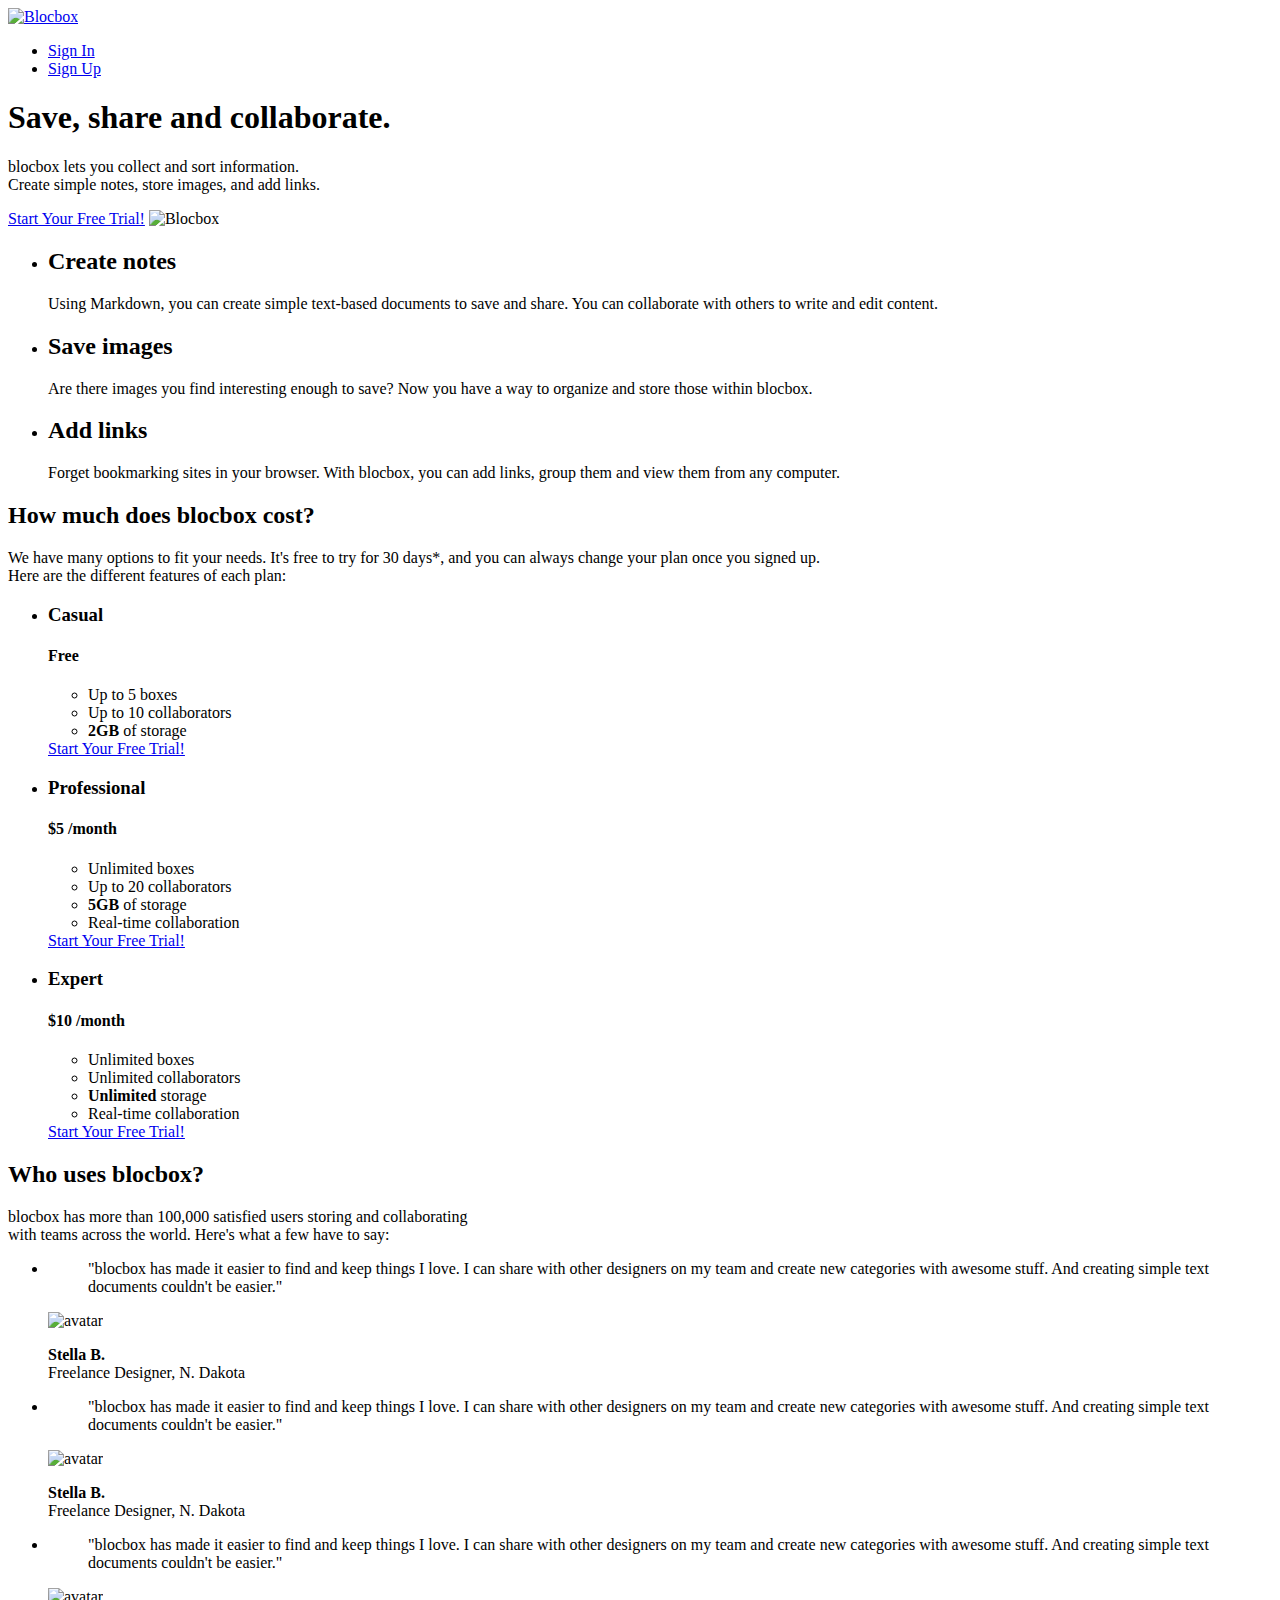
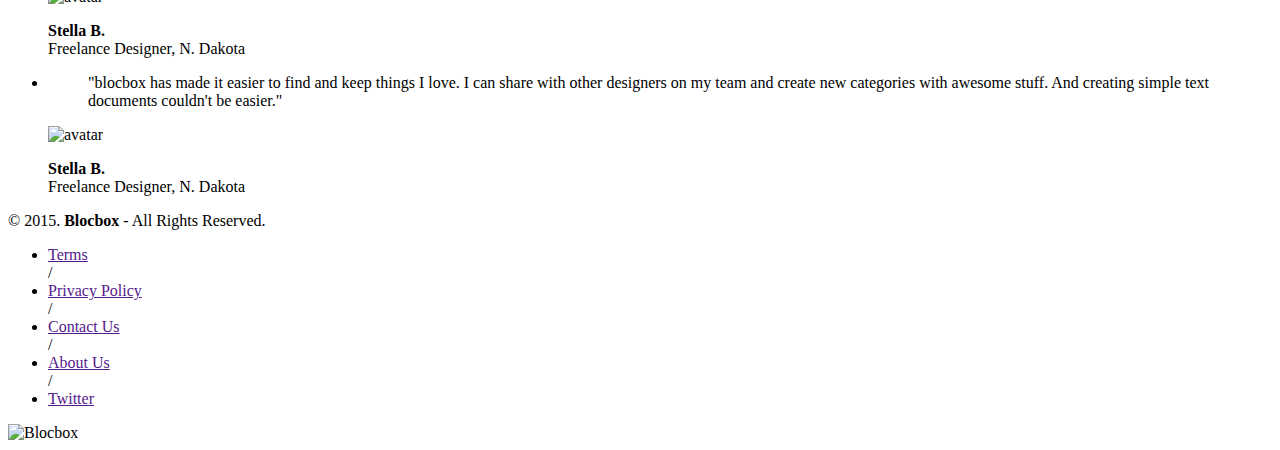
==== index.html @ 03ebdb95 "Checkpoint-28-completed" ====
<!DOCTYPE html>
<html lang="en-us">
<head>
  <meta http-equiv="X-UA-Compatible" content="IE=Edge">
  <meta name="viewport" content="width=device-width, initial-scale=1">
  <meta charset="UTF-8">
  <title>Save, share and collaborate | Blocbox</title>
 
  <!-- Google Fonts -->
  <link href='http://fonts.googleapis.com/css?family=Lato:300,400,700,300italic,400italic,700italic|Varela+Round' rel='stylesheet' type='text/css'>
</head>
<body>
	<!-- Hero -->
 <header>
   <nav class="container">
     <div class="one-half">
       <a href="index.html" class="site-logo"><img src="images/site-logo.png" alt="Blocbox" /></a>
     </div>
     <div class="one-half">
       <ul>
         <li><a href="signin.html">Sign In</a></li>
         <li class="btn-outline"><a href="signup.html">Sign Up</a></li>
       </ul>
     </div>
   </nav>
   <div class="container hero">
     <h1>Save, share and collaborate.</h1>
     <p>blocbox lets you collect and sort information.<br/>Create simple notes, store images, and add links.</p>
     <a href="signup.html" class="btn">Start Your Free Trial!</a>
     <img src="images/dashboard.png" alt="Blocbox" />
   </div>
 </header>
 <main role="main">
   <!-- Benefits -->
   <section class="benefits">
     <ul class="container">
       <li class="one-third">
         <h2>Create notes</h2>
         <p>Using Markdown, you can create simple text-based documents to save and share. You can collaborate with others to write and edit content.</p>
       </li>
       <li class="one-third">
         <h2>Save images</h2>
         <p>Are there images you find interesting enough to save? Now you have a way to organize and store those within blocbox.</p>
       </li>
       <li class="one-third">
         <h2>Add links</h2>
         <p>Forget bookmarking sites in your browser. With blocbox, you can add links, group them and view them from any computer.</p>
       </li>
     </ul>
   </section>
   <!-- Pricing -->
 <section class="pricing">
   <div class="container">
     <h2>How much does blocbox cost?</h2>
     <p>We have many options to fit your needs. It's free to try for 30 days*, and you can always change your plan once you signed up. <br/>Here are the different features of each plan:</p>
   </div>
   <ul class="container">
     <li class="one-third">
       <div class="box">
         <h3>Casual</h3>
         <h4>Free</h4>
         <ul>
           <li>Up to 5 boxes</li>
           <li>Up to 10 collaborators</li>
           <li><strong>2GB</strong> of storage</li>
         </ul>
         <a href="signup.html" class="btn">Start Your Free Trial!</a>
       </div>
     </li>
         <li class="one-third">
      <div class="box middle">
        <h3>Professional</h3>
        <h4><span>$</span>5 <span class="month">/month</span></h4>
        <ul>
          <li>Unlimited boxes</li>
          <li>Up to 20 collaborators</li>
          <li><strong>5GB</strong> of storage</li>
          <li>Real-time collaboration</li>
        </ul>
        <a href="signup.html" class="btn">Start Your Free Trial!</a>
      </div>
    </li>
    <li class="one-third">
      <div class="box">
        <h3>Expert</h3>
        <h4><span>$</span>10 <span class="month">/month</span></h4>
        <ul>
          <li>Unlimited boxes</li>
          <li>Unlimited collaborators</li>
          <li><strong>Unlimited</strong> storage</li>
          <li>Real-time collaboration</li>
        </ul>
        <a href="signup.html" class="btn">Start Your Free Trial!</a>
      </div>
    </li>
   </ul>
 </section>
 <!-- Testimonials -->
 <section class="testimonials">
   <div class="container">
     <h2>Who uses blocbox?</h2>
     <p>blocbox has more than 100,000 satisfied users storing and collaborating<br/> with teams across the world. Here's what a few have to say:</p>
   </div>
   <ul class="container">
     <li class="one-fourth">
       <blockquote>"blocbox has made it easier to find and keep things I love. I can share with other designers on my team and create new categories with awesome stuff. And creating simple text documents couldn't be easier."
       </blockquote>
       <img src="https://s3.amazonaws.com/uifaces/faces/twitter/jsa/128.jpg" alt="avatar">
       <p class="name"><strong>Stella B.</strong><br/>Freelance Designer, N. Dakota</p>
     </li>  
     <li class="one-fourth">
    <blockquote>"blocbox has made it easier to find and keep things I love. I can share with other designers on my team and create new categories with awesome stuff. And creating simple text documents couldn't be easier."
    </blockquote>
    <img src="https://s3.amazonaws.com/uifaces/faces/twitter/jsa/128.jpg" alt="avatar">
    <p class="name"><strong>Stella B.</strong><br/>Freelance Designer, N. Dakota</p>
  </li>
  <li class="one-fourth">
    <blockquote>"blocbox has made it easier to find and keep things I love. I can share with other designers on my team and create new categories with awesome stuff. And creating simple text documents couldn't be easier."
    </blockquote>
    <img src="https://s3.amazonaws.com/uifaces/faces/twitter/jsa/128.jpg" alt="avatar">
    <p class="name"><strong>Stella B.</strong><br/>Freelance Designer, N. Dakota</p>
  </li>
  <li class="one-fourth">
    <blockquote>"blocbox has made it easier to find and keep things I love. I can share with other designers on my team and create new categories with awesome stuff. And creating simple text documents couldn't be easier."
    </blockquote>
    <img src="https://s3.amazonaws.com/uifaces/faces/twitter/jsa/128.jpg" alt="avatar">
    <p class="name"><strong>Stella B.</strong><br/>Freelance Designer, N. Dakota</p>
  </li>    
  </ul>
 </section>
 </main>
 
 <!-- Footer -->
 <footer>
   <div class="container footer-nav-block">
       <div class="left-footer-block one-third">
         <p class="copyright-block">&copy; 2015. <strong>Blocbox</strong> - All Rights Reserved.</p>
       </div>
       <nav class="link-block middle-footer-block one-third">
         <ul>
           <li><a href="">Terms</a></li> /
           <li><a href="">Privacy Policy</a></li> /
           <li><a href="">Contact Us</a></li> /
           <li><a href="">About Us</a></li> /
           <li><a href="">Twitter</a></li>
         </ul>
       </nav>
       <div class="right-footer-block one-third">
         <img class="logo" src="images/site-logo.png" alt="Blocbox" />
       </div>
   </div>
 </footer>
 
</body>
</html>
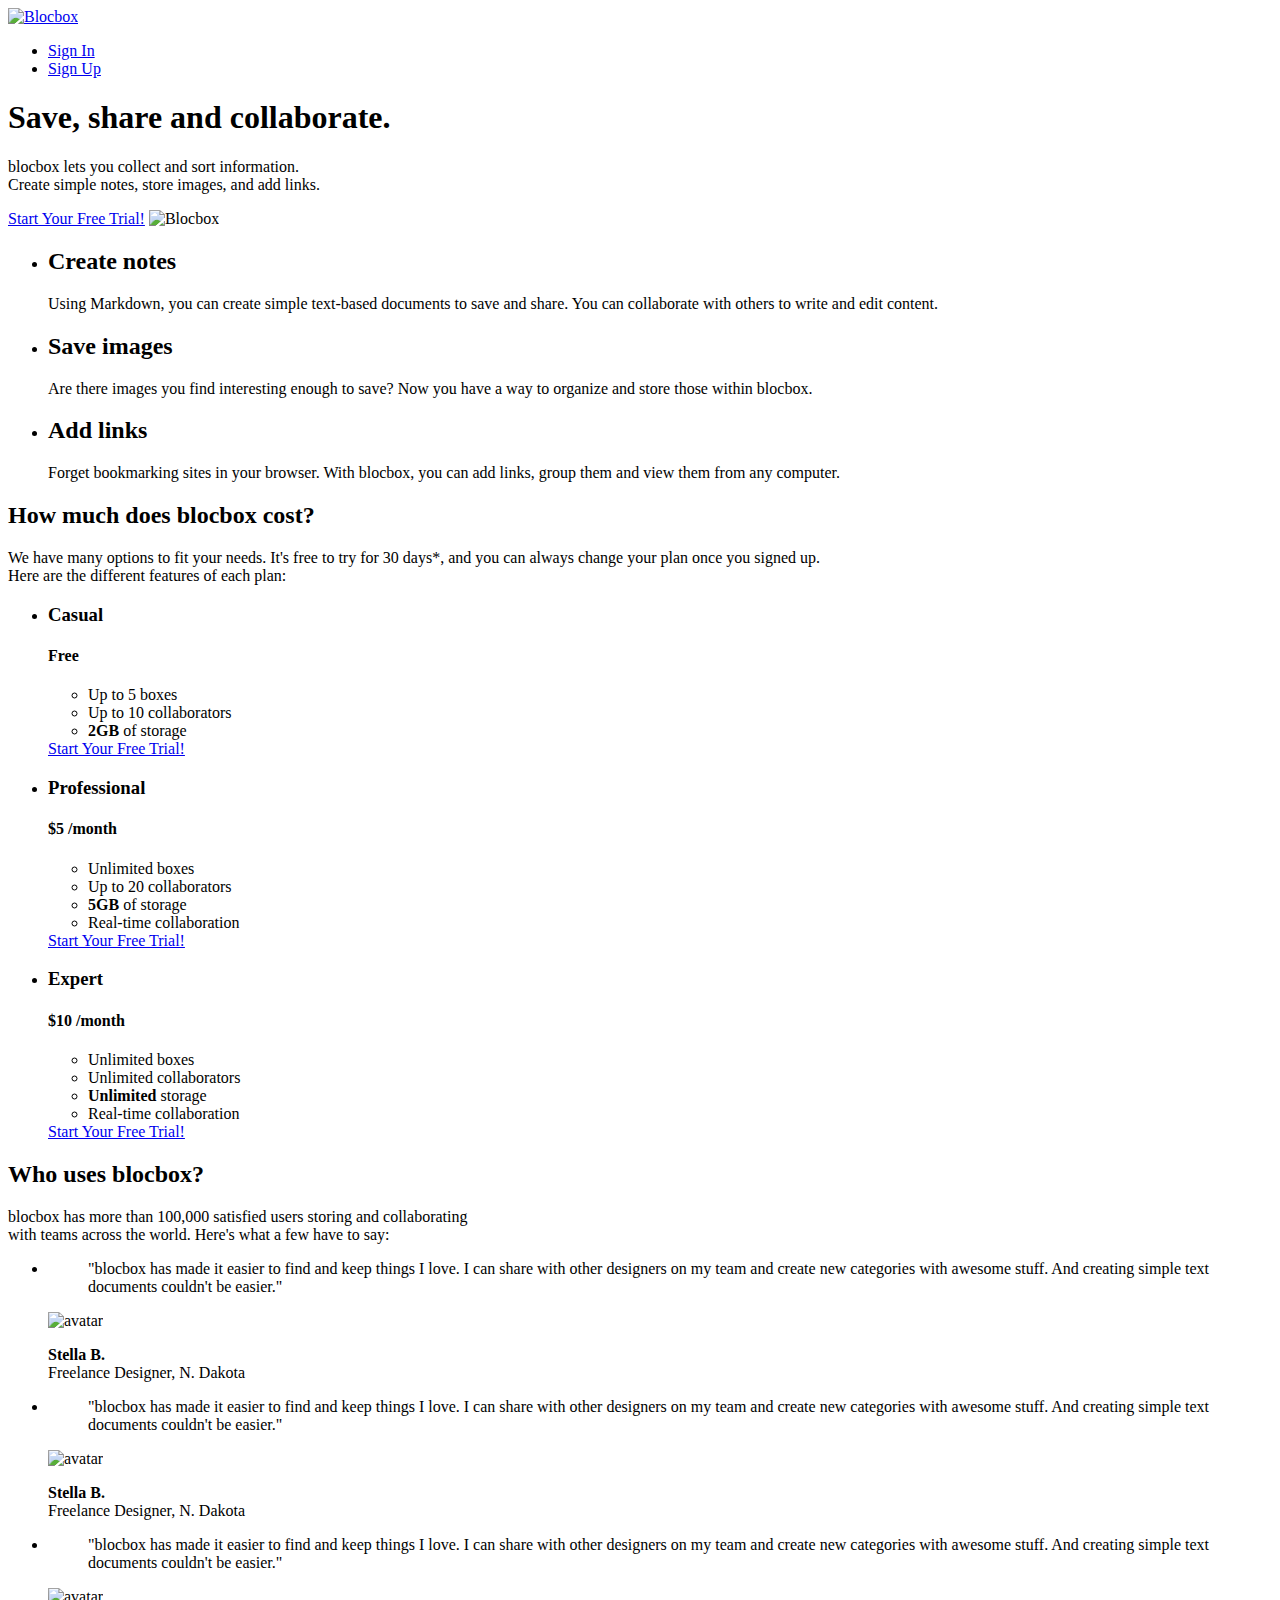
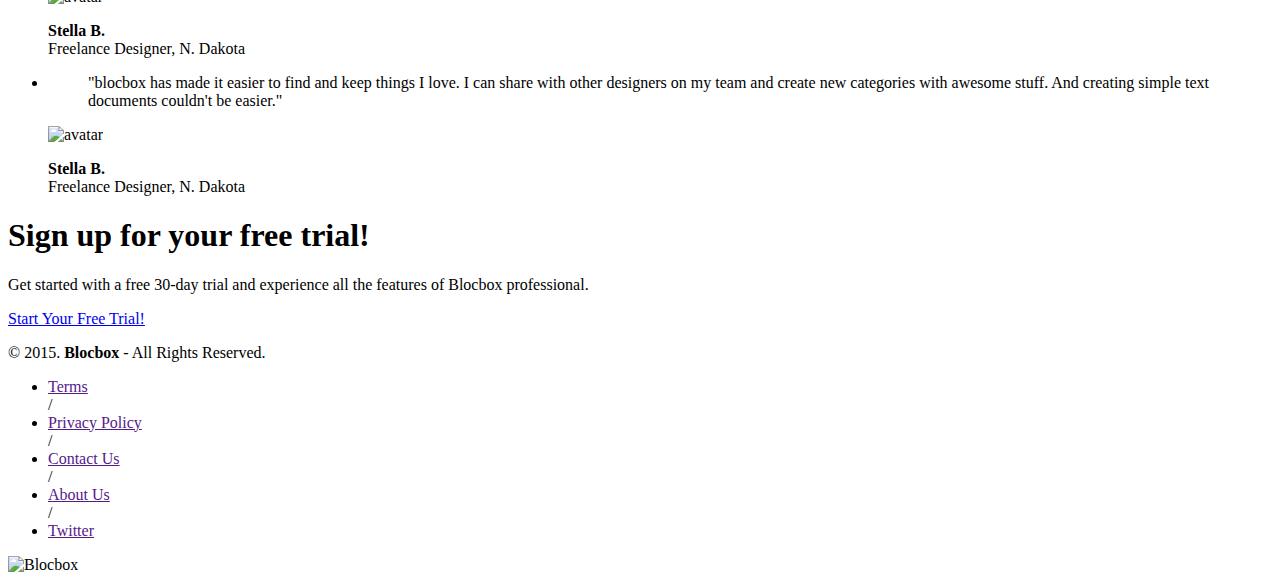
==== commit f60fe6de: "Assignment-28-completed" ====
--- a/index.html
+++ b/index.html
@@ -128,6 +128,13 @@
   </li>    
   </ul>
  </section>
+ <section>
+    <div class="container">
+        <h1>Sign up for your free trial!</h1>
+        <p>Get started with a free 30-day trial and experience all the features of Blocbox professional.</p>
+        <a href="signup.html" class="btn">Start Your Free Trial!</a>
+    </div>
+ </section>
  </main>
  
  <!-- Footer -->
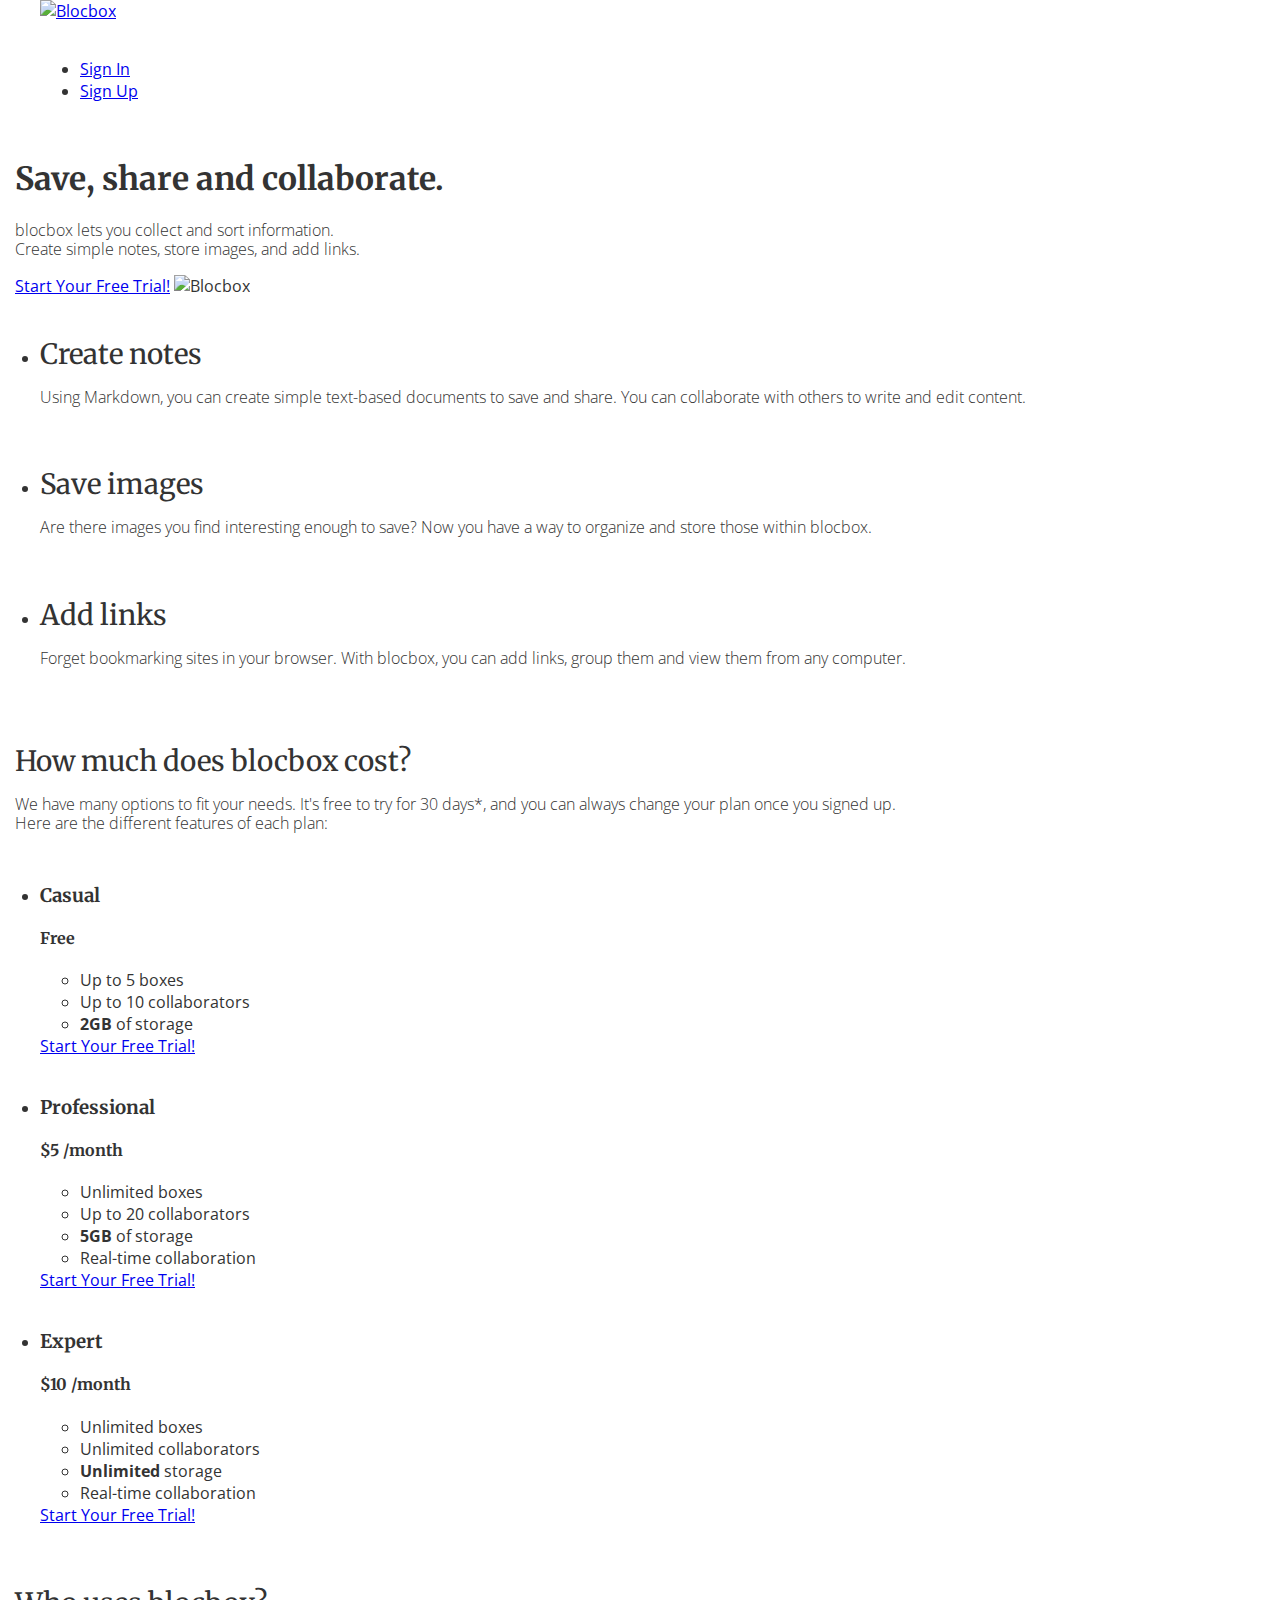
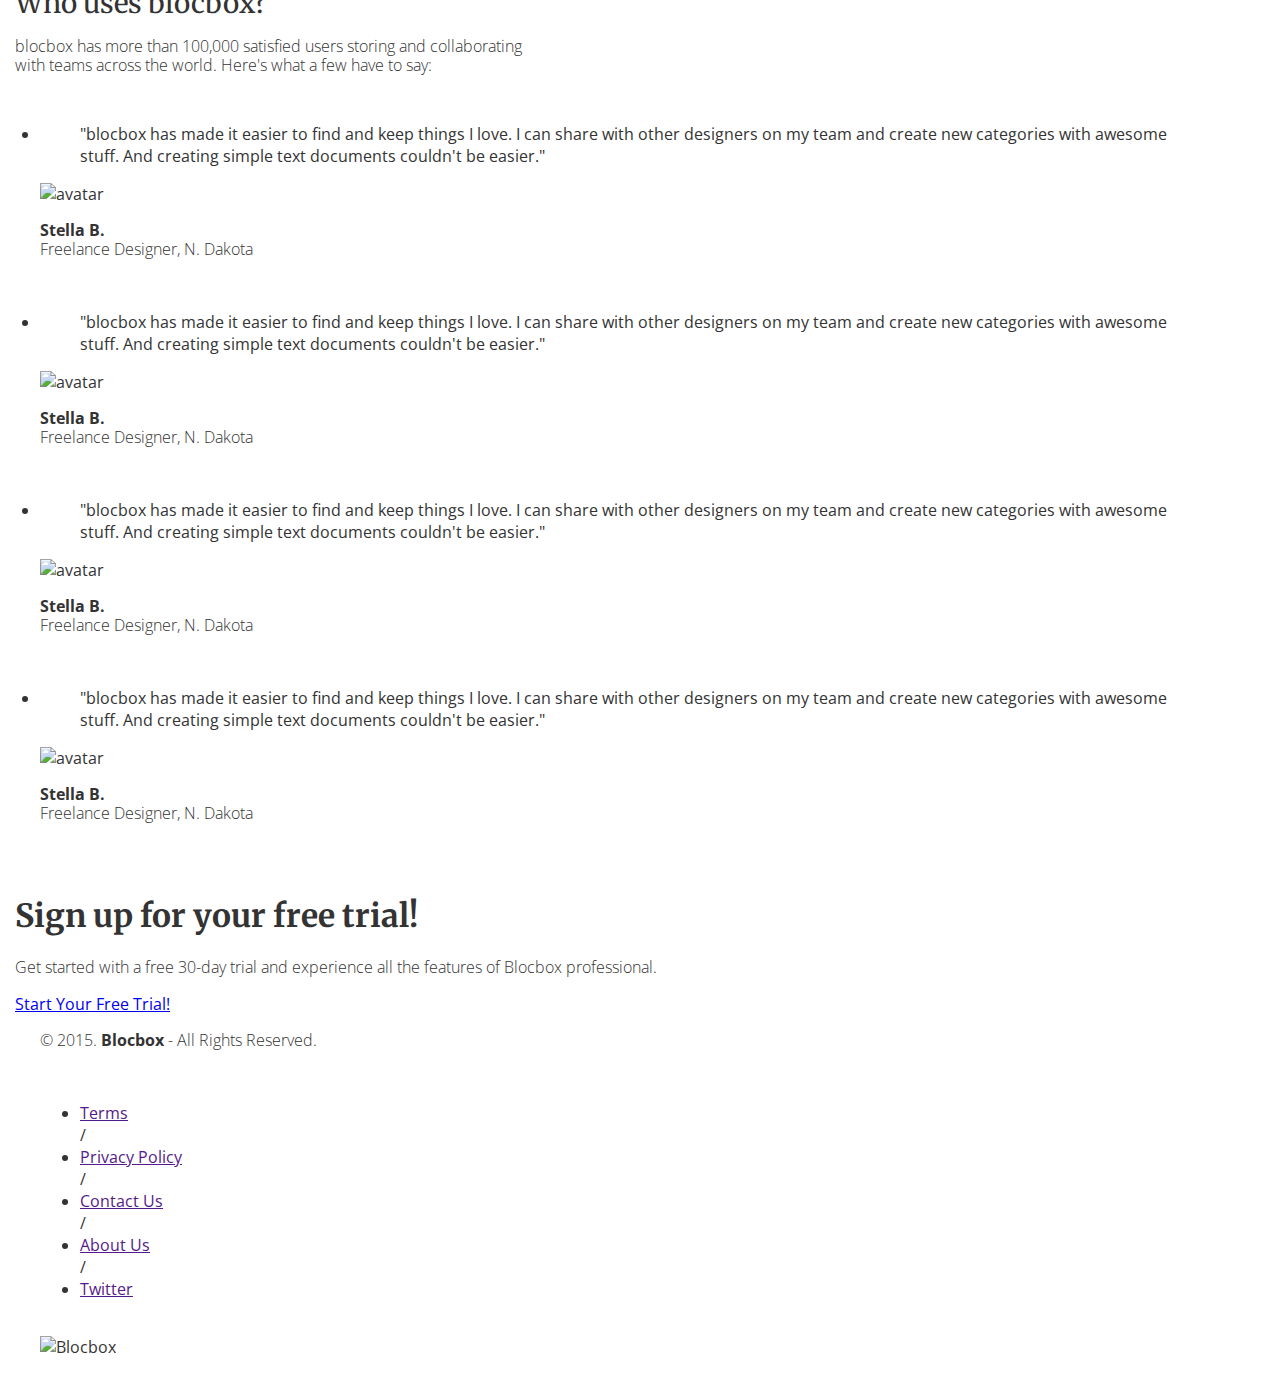
==== commit ced0d91a: "Checkpoint-29-completed" ====
--- a/index.html
+++ b/index.html
@@ -7,7 +7,13 @@
   <title>Save, share and collaborate | Blocbox</title>
  
   <!-- Google Fonts -->
-  <link href='http://fonts.googleapis.com/css?family=Lato:300,400,700,300italic,400italic,700italic|Varela+Round' rel='stylesheet' type='text/css'>
+  <link href='https://fonts.googleapis.com/css?family=Open+Sans:400,400italic,300,300italic,600,600italic,700,700italic|Merriweather' rel='stylesheet' type='text/css'>
+
+  <!-- CSS -->
+ <link rel="stylesheet" href="css/normalize.css">
+ <link rel="stylesheet" href="css/style.css">
+ <link rel="stylesheet" href="css/font-awesome.css">
+ 
 </head>
 <body>
 	<!-- Hero -->
--- a/css/style.css
+++ b/css/style.css
@@ -0,0 +1,43 @@
+html, body{
+   overflow-x: hidden;
+ }
+ body {
+   font-family: "Open Sans", Helvetica, Arial, sans-serif;
+   color:#333333;
+ }
+ h1, h2, h3, h4, h5, h6 {
+   font-family: "Merriweather", Helvetica, Arial, sans-serif;
+ }
+ h2 {
+   font-size:28px;
+   font-weight: normal;
+   margin-bottom: 5px;
+ }
+ p {
+   font-size:16px;
+   line-height: 19px;
+   font-weight: 100;
+ }
+ /* GRID */
+ .container {
+   margin-right: auto;
+   margin-left: auto;
+   padding-left: 15px;
+   padding-right: 15px;
+   position: relative;
+ }
+ .container:before,
+ .container:after {
+   content: " ";
+   display: table;
+ }
+ .container:after {
+   clear: both;
+ }
+ .one-half, .one-third, .one-fourth {
+   width:96%;
+   float:left;
+   position:relative;
+   min-height: 1px;
+   margin:0 2% 20px;
+ }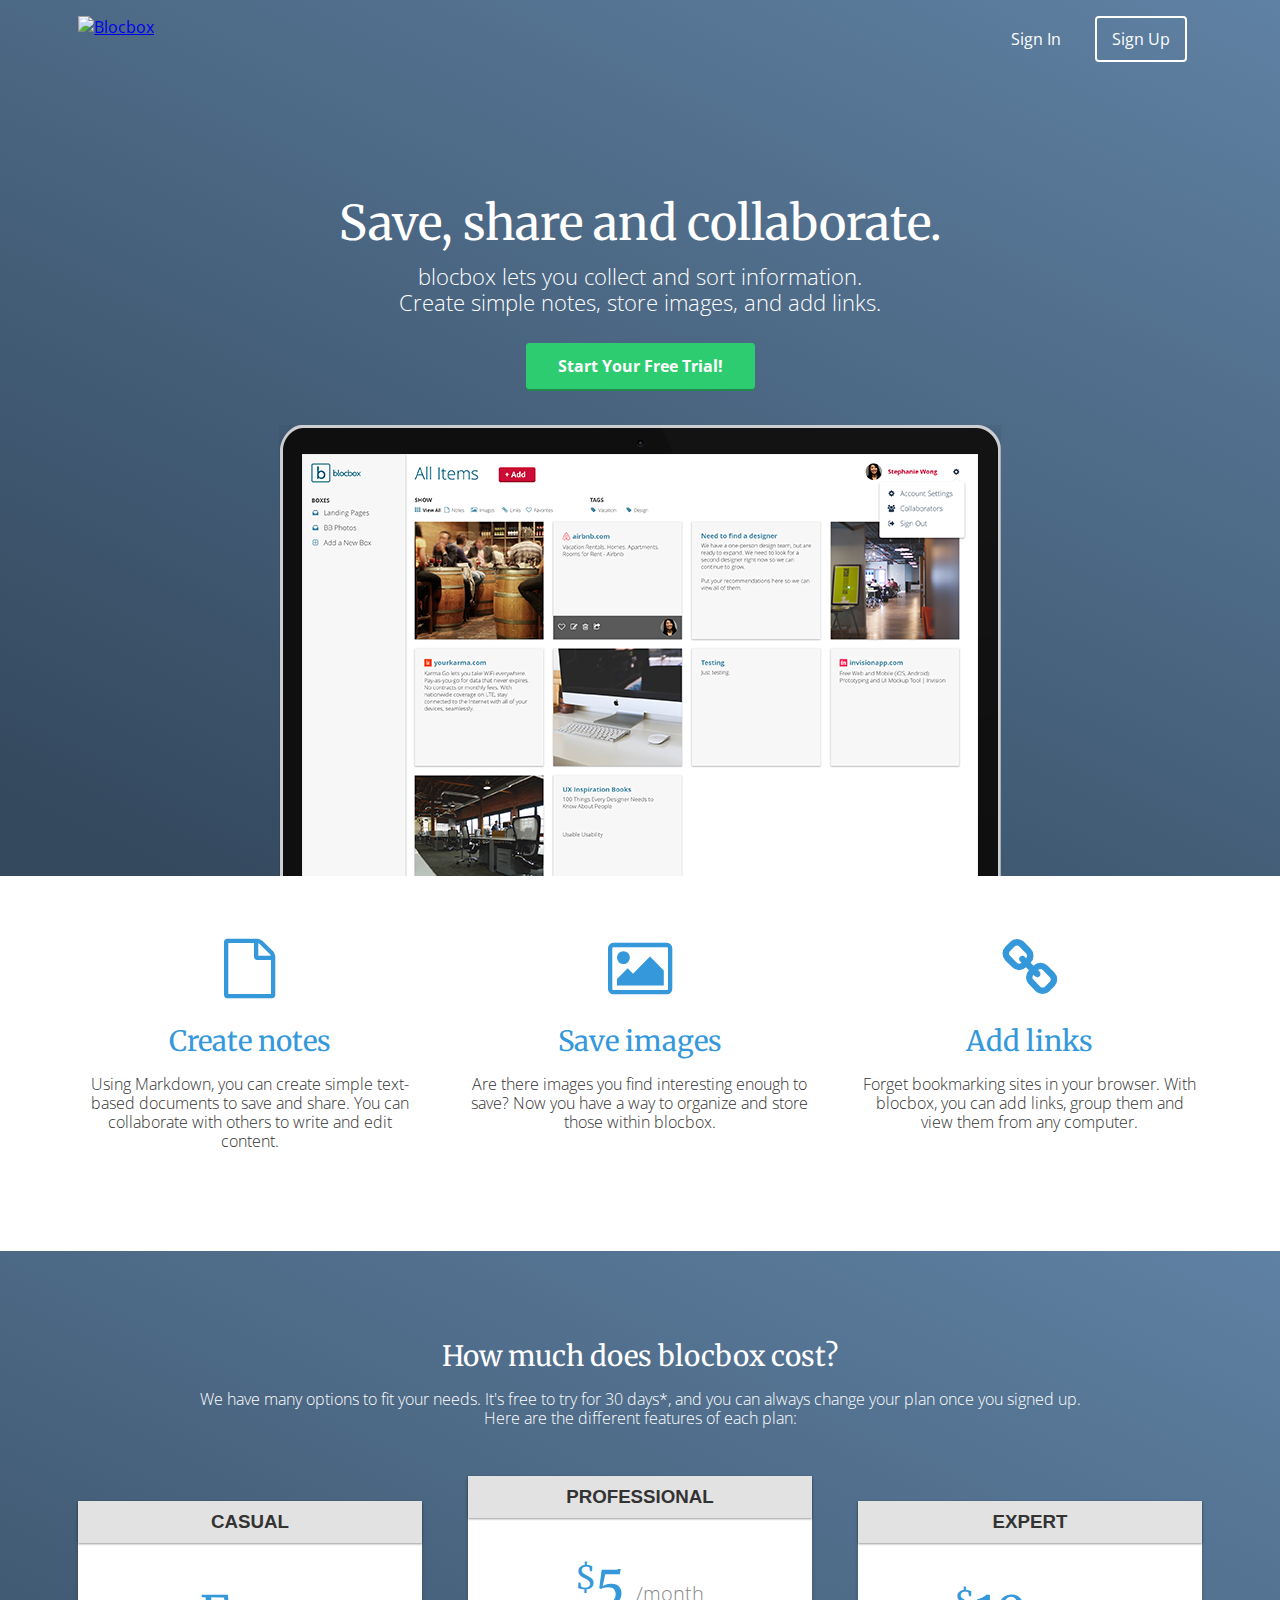
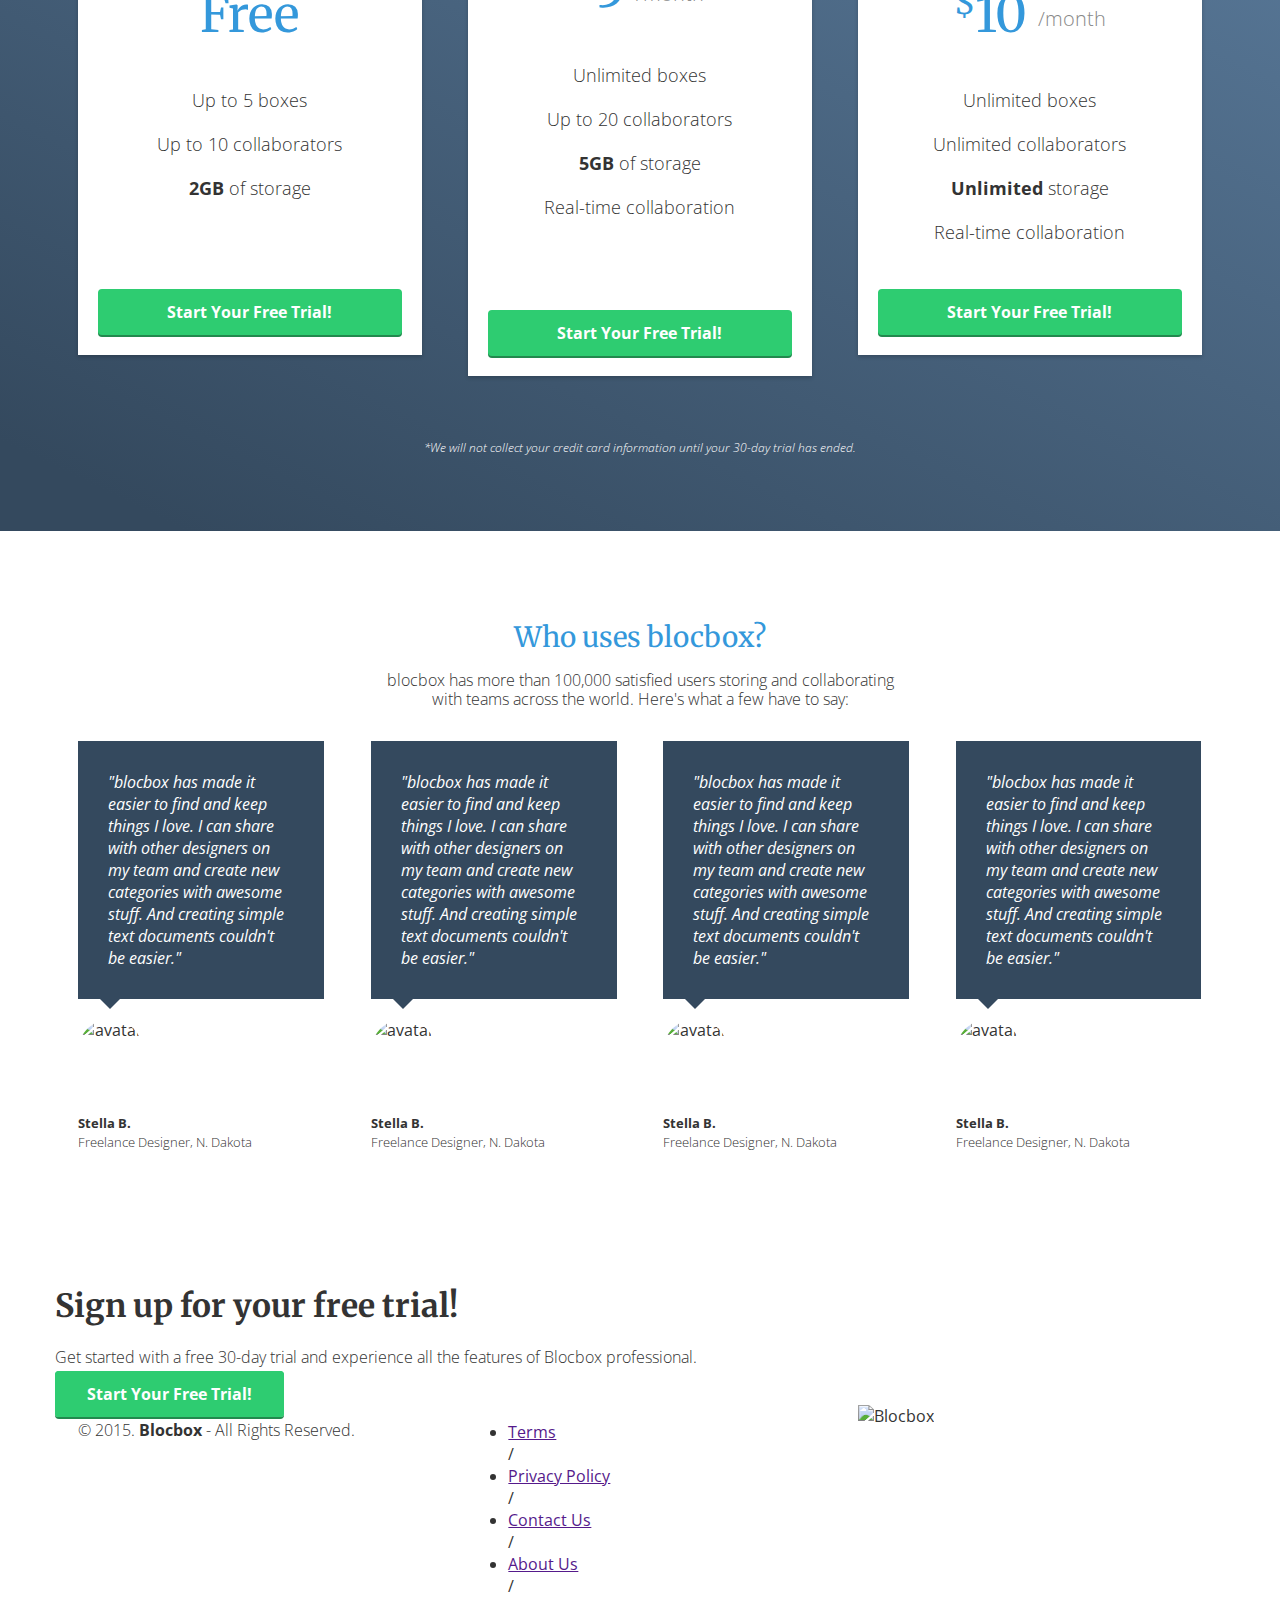
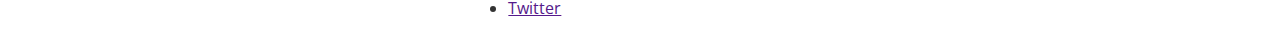
==== commit cd2090ae: "Checkpoint-31-completed" ====
--- a/index.html
+++ b/index.html
@@ -13,7 +13,8 @@
  <link rel="stylesheet" href="css/normalize.css">
  <link rel="stylesheet" href="css/style.css">
  <link rel="stylesheet" href="css/font-awesome.css">
- 
+ <link rel="stylesheet" href="css/animate.css">
+
 </head>
 <body>
 	<!-- Hero -->
@@ -30,7 +31,7 @@
      </div>
    </nav>
    <div class="container hero">
-     <h1>Save, share and collaborate.</h1>
+     <h1 class="animated fadeIn">Save, share and collaborate.</h1>
      <p>blocbox lets you collect and sort information.<br/>Create simple notes, store images, and add links.</p>
      <a href="signup.html" class="btn">Start Your Free Trial!</a>
      <img src="images/dashboard.png" alt="Blocbox" />
@@ -41,14 +42,17 @@
    <section class="benefits">
      <ul class="container">
        <li class="one-third">
+         <i class="fa fa-file-o"></i>
          <h2>Create notes</h2>
          <p>Using Markdown, you can create simple text-based documents to save and share. You can collaborate with others to write and edit content.</p>
        </li>
        <li class="one-third">
+         <i class="fa fa-picture-o"></i>
          <h2>Save images</h2>
          <p>Are there images you find interesting enough to save? Now you have a way to organize and store those within blocbox.</p>
        </li>
        <li class="one-third">
+         <i class="fa fa-link"></i>
          <h2>Add links</h2>
          <p>Forget bookmarking sites in your browser. With blocbox, you can add links, group them and view them from any computer.</p>
        </li>
@@ -100,6 +104,9 @@
       </div>
     </li>
    </ul>
+   <div class="container">
+   <p class="small">*We will not collect your credit card information until your 30-day trial has ended.</p>
+ </div>
  </section>
  <!-- Testimonials -->
  <section class="testimonials">
--- a/css/style.css
+++ b/css/style.css
@@ -40,4 +40,266 @@
    position:relative;
    min-height: 1px;
    margin:0 2% 20px;
+ }
+
+ @media (min-width: 768px) {
+   .container {
+     width: 750px;
+   }
+ }
+ @media (min-width: 992px) {
+   .container {
+     width: 970px;
+   }
+   .one-half {
+     width:46%;
+   }
+   .one-third {
+     width:29.33333%;
+   }
+   .one-fourth {
+     width:21%;
+   }
+ }
+ @media (min-width: 1200px) {
+   .container {
+     width: 1170px;
+   }
+ }
+ @media (min-width:3000px) {
+   .hero p {
+      font-size:40px;
+   }
+   .hero h1 {
+      font-size:200px;
+   }
+   .hero h2 {
+      font-size:176px;
+   }
+ }
+
+ /* HEADER */
+ header {
+   color:#FFFFFF;
+   background: #34495E;
+   background-image: linear-gradient(206deg, #5F81A3 0%, #34495E 94%);
+ }
+ header nav {
+   padding:1em 0;
+ }
+ header nav ul {
+   display:inline;
+   text-align: right;
+   float:right;
+   margin:0;
+ }
+ header nav ul > li {
+   list-style-type: none;
+   display: inline-block;
+   margin:0 15px;
+ }
+ header nav ul > li.btn-outline {
+   padding:10px 15px;
+   border:2px solid #FFFFFF;
+   border-radius: 4px;
+ }
+ header nav ul > li.btn-outline:hover {
+   background:#FFFFFF;
+ }
+ header nav ul > li > a {
+   color:#FFFFFF;
+   text-decoration: none;
+ }
+ header nav ul > li.btn-outline:hover > a {
+   color:#34495E;
+ }
+
+ header .hero {
+   text-align: center;
+   display:block;
+   position: relative;
+ }
+ header .hero h1 {
+   font-size:48px;
+   font-weight: normal;
+   margin:95px 0 0;
+ }
+ header .hero p {
+   font-size: 22px;
+   line-height: 26px;
+   font-weight: 100;
+   margin:10px 0 40px;
+ }
+ header .hero img {
+   display: block;
+   margin:3em auto 0;
+ }
+
+ /* BUTTONS */
+ .btn {
+   border-radius: 4px;
+   color:#FFFFFF;
+   font-weight: 700;
+   text-decoration: none;
+   padding:10px 30px;
+   background: #2ECC71;
+   border: 2px solid #2ECC71;
+   box-shadow: 0px 2px 0px 0px #22894E;
+ }
+ .btn:hover {
+   color:#5F81A3;
+   background:#FFFFFF;
+   border:2px solid #cccccc;
+   box-shadow: 0px 2px 0px 0px #999999;
+}
+
+/* BENEFITS */
+ .benefits {
+   text-align: center;
+   display:block;
+   position:relative;
+ }
+ .benefits ul {
+   margin: 0 auto;
+   padding:4em 0;
+ }
+ .benefits ul li {
+   list-style-type: none;
+   display: inline-block;
+ }
+ .benefits i {
+   color:#3498DB;
+   font-size:60px;
+   margin:0;
+   vertical-align: middle;
+ }
+ .benefits h2 {
+   color:#3498DB;
+ }
+ /* PRICING */
+ .pricing {
+   background: #34495E url("../images/background.png") top center no-repeat;
+   background: url("../images/background.png") top center no-repeat, linear-gradient(206deg, #5F81A3 0%, #34495E 94%);
+   background-size:cover;
+   text-align: center;
+   padding:4em 0;
+ }
+ .pricing h2, .pricing p {
+   color:#FFFFFF;
+ }
+ .pricing ul {
+   margin:0 auto;
+   padding:2em 0;
+ }
+ .pricing ul li {
+   list-style-type: none;
+ }
+
+ .box {
+   padding:0 15px 15px;
+   background: #FFFFFF;
+   box-shadow: 0px 2px 4px 0px rgba(0,0,0,0.20);
+   min-height: 439px;
+   position: relative;
+   margin-top: 25px;
+ }
+ .box.middle {
+   min-height: 485px;
+   margin-top:0px;
+ }
+ .box h3 {
+   font-family: "Lato", Helvetica, Arial, sans-serif;
+   font-weight: 600;
+   text-transform: uppercase;
+   background: #E2E2E2;
+   box-shadow: 0px 1px 2px 0px rgba(0,0,0,0.40);
+   left:0;
+   right:0;
+   top:0;
+   text-align: center;
+   margin:0 -15px 40px;
+   padding:10px 0;
+ }
+ .box h4 {
+   font-size:50px;
+   font-weight: normal;
+   margin:40px 0 10px;
+   color:#3498DB;
+ }
+ .box h4 span {
+   font-size:32px;
+   vertical-align: top;
+ }
+ .box h4 span.month {
+   font-family: "Open Sans", Helvetica, Arial, sans-serif;
+   font-weight: 100;
+   color:#888888;
+   font-size:20px;
+   vertical-align: middle;
+ }
+ .box ul li {
+   font-size:18px;
+   margin-bottom:20px;
+   font-weight: 100;
+ }
+ .box .btn {
+   position:absolute;
+   bottom:20px;
+   left:20px;
+   right:20px;
+ }
+ .small {
+   font-size: 12px;
+   color: #FEFEFE;
+   line-height: 15px;
+   font-style:italic;
+ }
+ /* TESTIMONIALS */
+ .testimonials {
+   padding:4em 0;
+   text-align: center;
+ }
+ .testimonials h2 {
+   color:#3498DB;
+ }
+ .testimonials ul li {
+   list-style-type: none;
+ }
+ .testimonials blockquote {
+   color:#FFFFFF;
+   text-align: left;
+   font-style: italic;
+   background:#34495E;
+   position: relative;
+   padding:30px;
+   width:auto;
+   margin:0;
+ }
+ .testimonials blockquote:after {
+   top: 100%;
+   left: 13%;
+   border: solid transparent;
+   content: " ";
+   height: 0;
+   width: 0;
+   position: absolute;
+   pointer-events: none;
+   border-top-color: #34495E;
+   border-width: 10px;
+   margin-left: -10px;
+ }
+ .testimonials img {
+   height: 65px;
+   width: 65px;
+   border-radius:50%;
+   float: left;
+   display: inline-block;
+   margin:20px 10px 0 0;
+ }
+ .testimonials p.name {
+   float: left;
+   display: inline-block;
+   text-align: left;
+   font-size:13px;
+   margin-top: 30px;
  }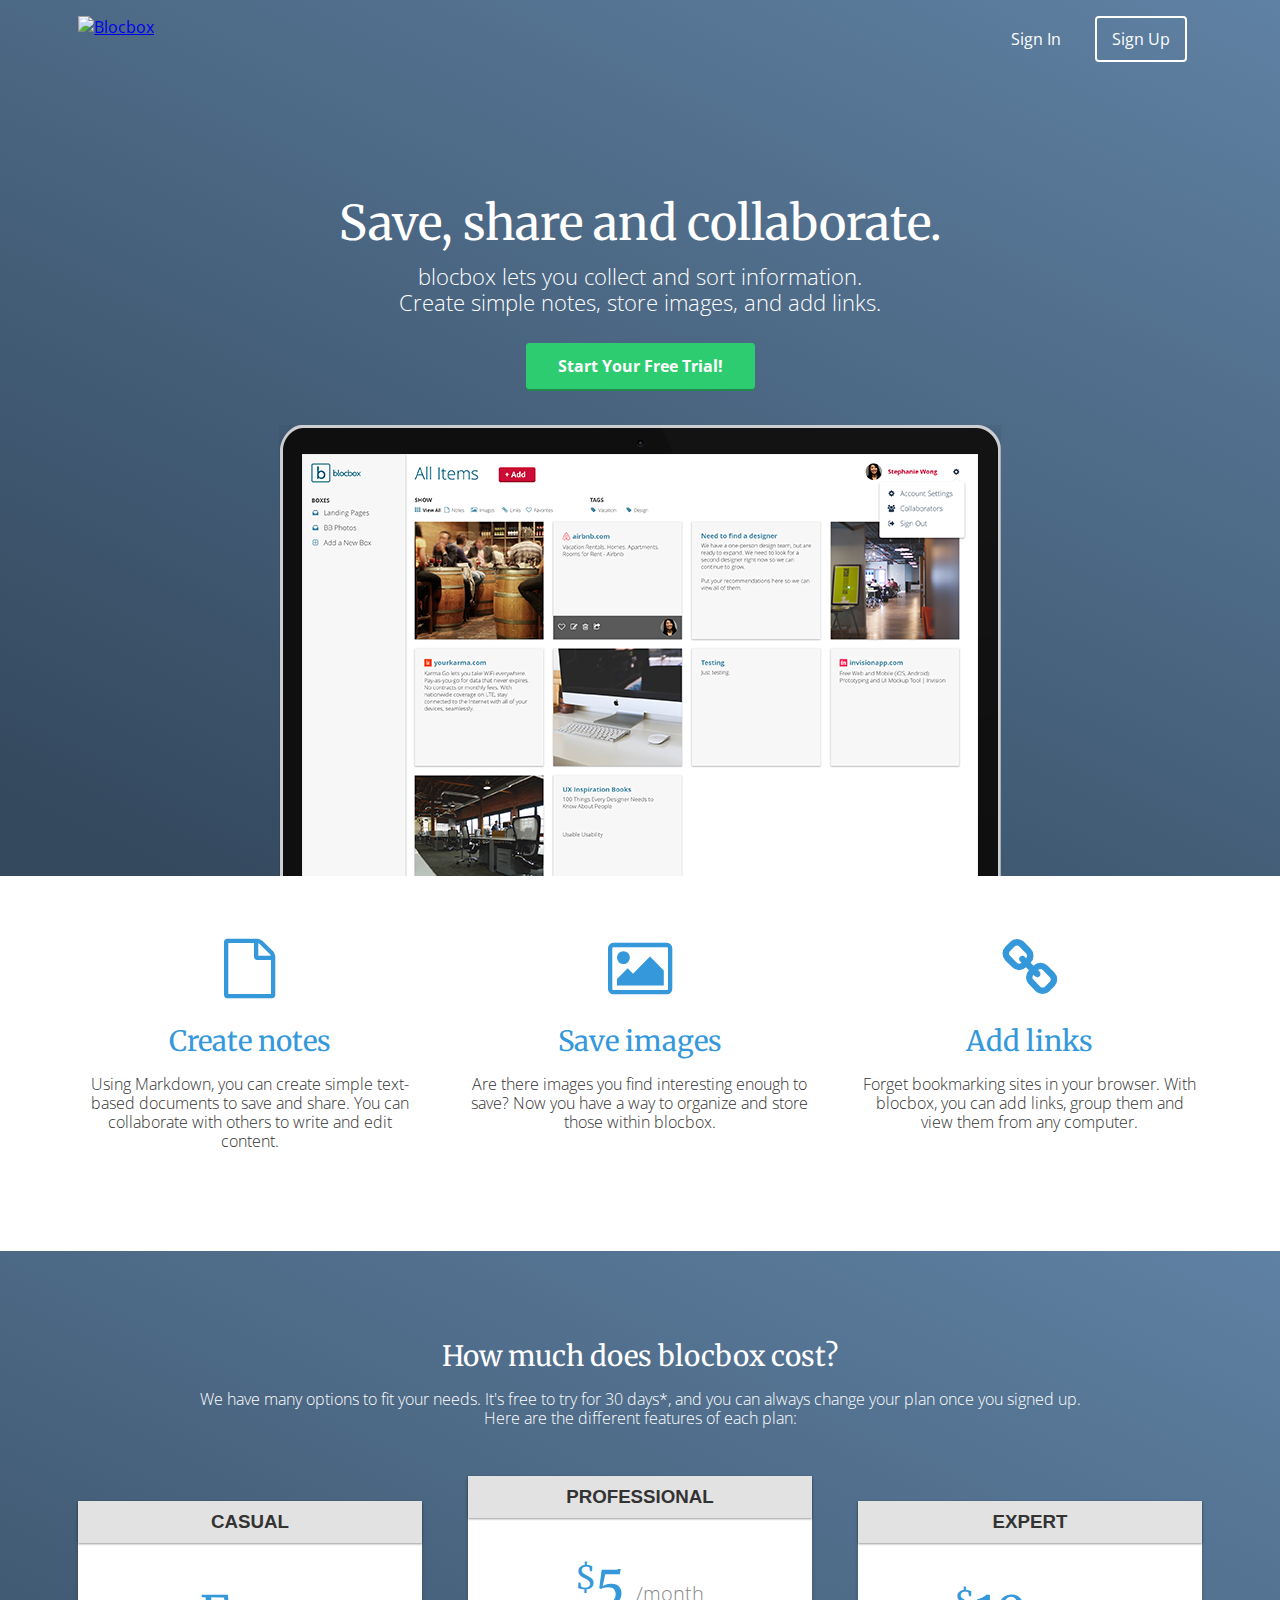
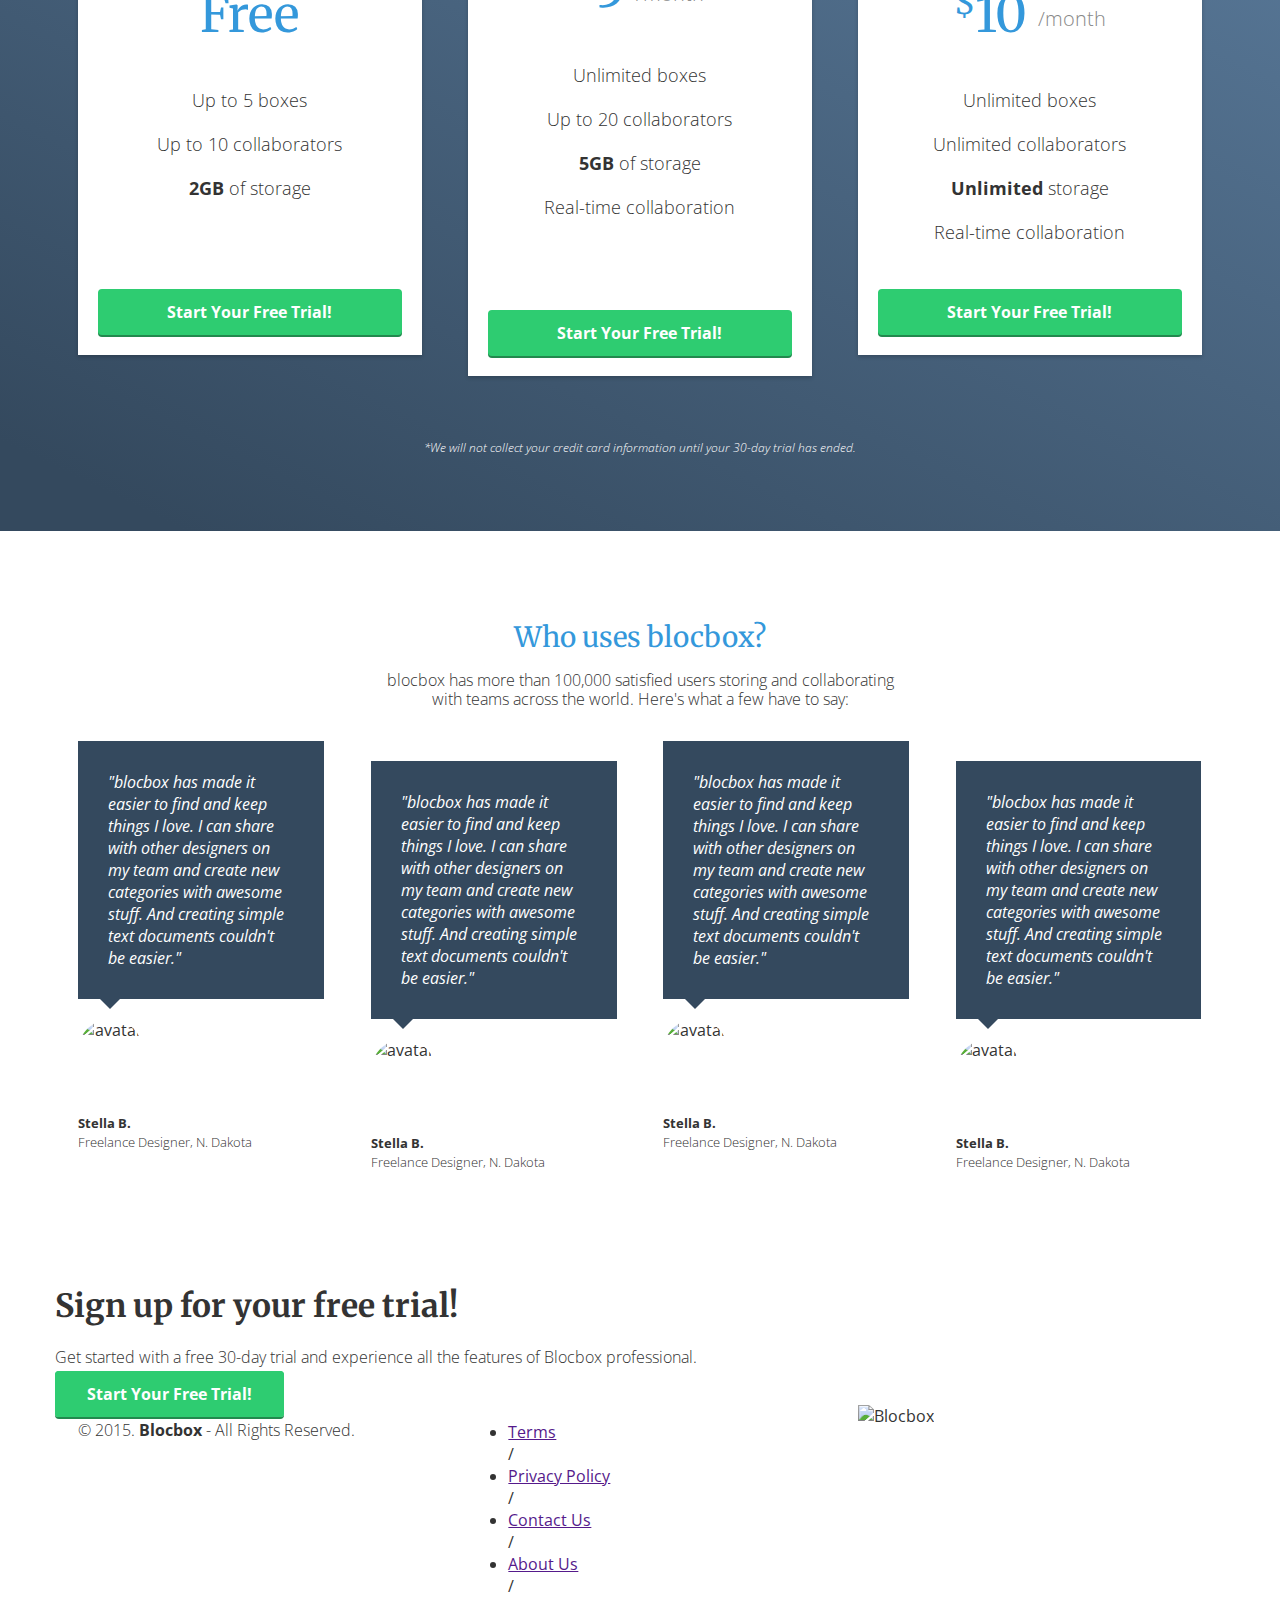
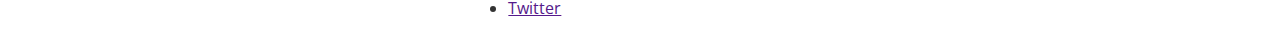
==== commit dc386d5c: "Assignment-31-completed" ====
--- a/index.html
+++ b/index.html
@@ -121,7 +121,7 @@
        <img src="https://s3.amazonaws.com/uifaces/faces/twitter/jsa/128.jpg" alt="avatar">
        <p class="name"><strong>Stella B.</strong><br/>Freelance Designer, N. Dakota</p>
      </li>  
-     <li class="one-fourth">
+     <li class="one-fourth offset">
     <blockquote>"blocbox has made it easier to find and keep things I love. I can share with other designers on my team and create new categories with awesome stuff. And creating simple text documents couldn't be easier."
     </blockquote>
     <img src="https://s3.amazonaws.com/uifaces/faces/twitter/jsa/128.jpg" alt="avatar">
@@ -133,7 +133,7 @@
     <img src="https://s3.amazonaws.com/uifaces/faces/twitter/jsa/128.jpg" alt="avatar">
     <p class="name"><strong>Stella B.</strong><br/>Freelance Designer, N. Dakota</p>
   </li>
-  <li class="one-fourth">
+  <li class="one-fourth offset">
     <blockquote>"blocbox has made it easier to find and keep things I love. I can share with other designers on my team and create new categories with awesome stuff. And creating simple text documents couldn't be easier."
     </blockquote>
     <img src="https://s3.amazonaws.com/uifaces/faces/twitter/jsa/128.jpg" alt="avatar">
--- a/css/style.css
+++ b/css/style.css
@@ -264,6 +264,10 @@
  }
  .testimonials ul li {
    list-style-type: none;
+ }
+ .testimonials li.offset {
+   position:relative;
+   top:20px;
  }
  .testimonials blockquote {
    color:#FFFFFF;
@@ -302,4 +306,4 @@
    text-align: left;
    font-size:13px;
    margin-top: 30px;
- }+ }
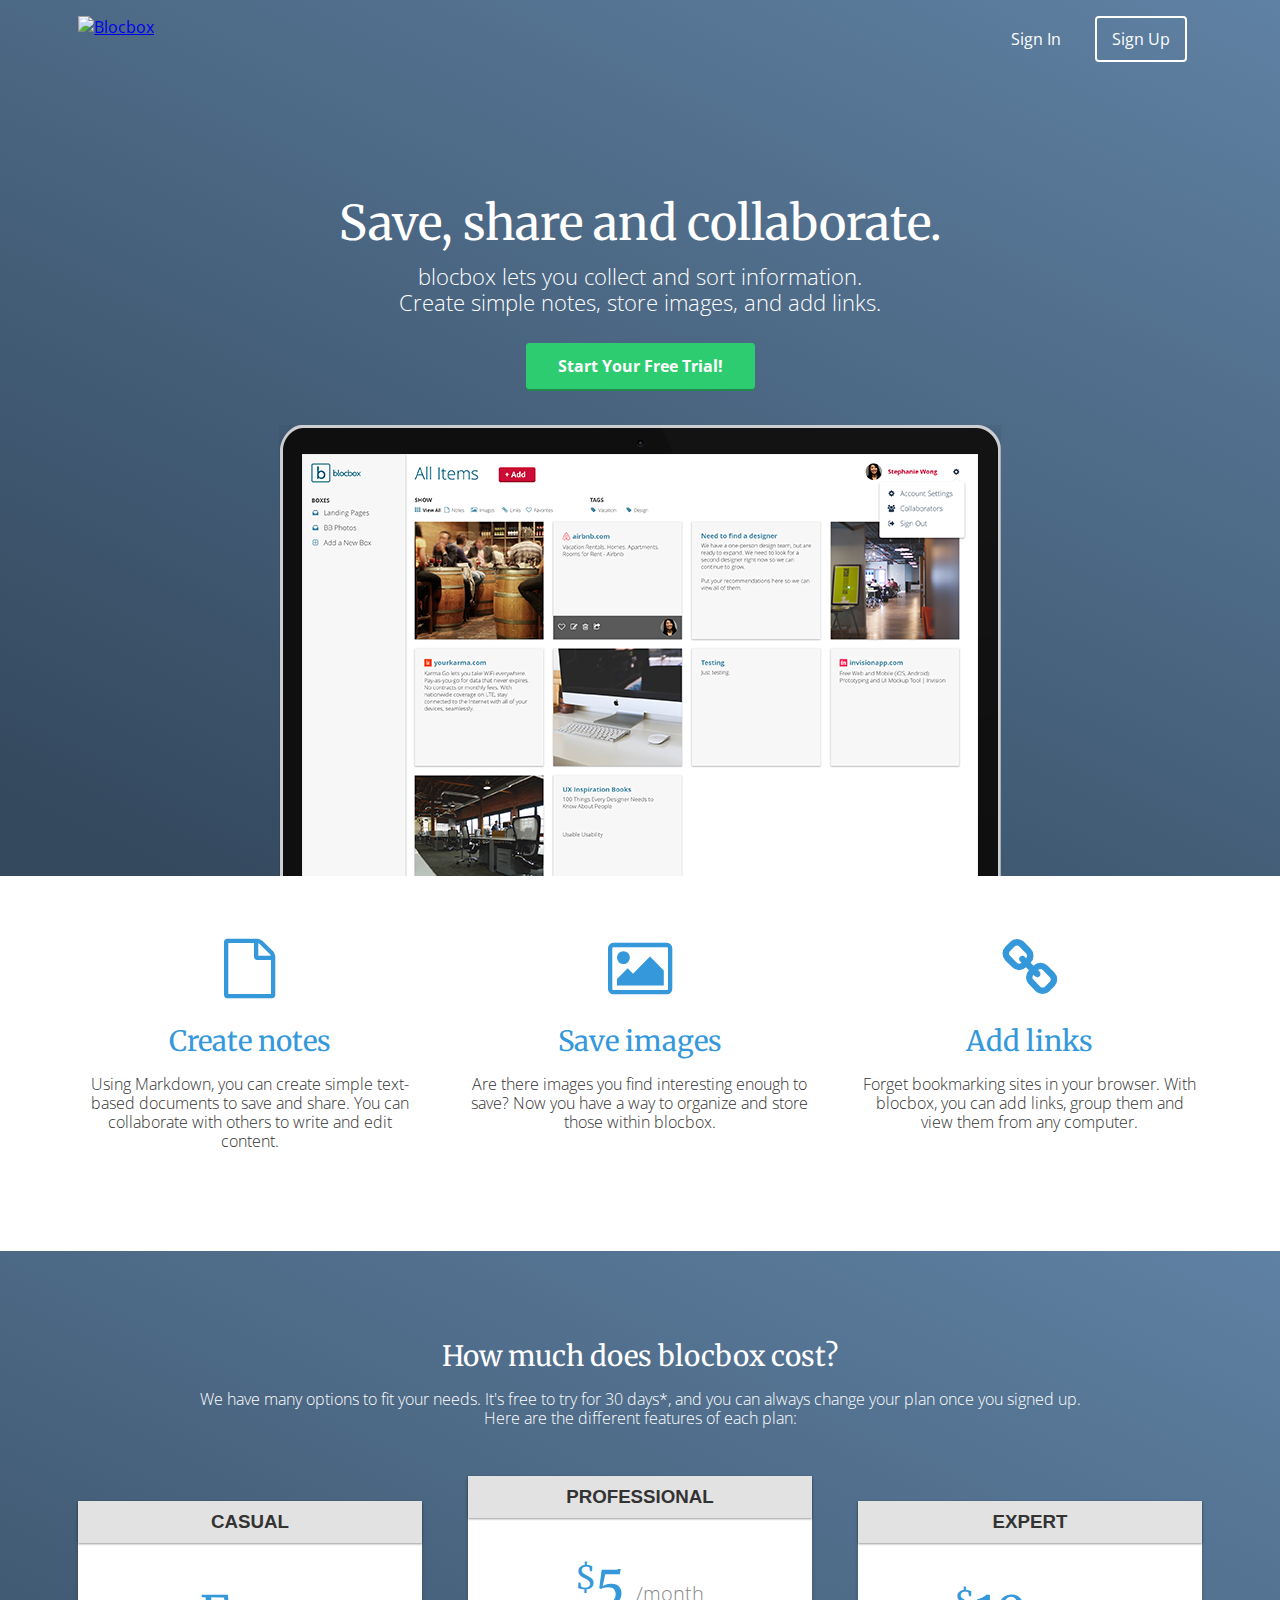
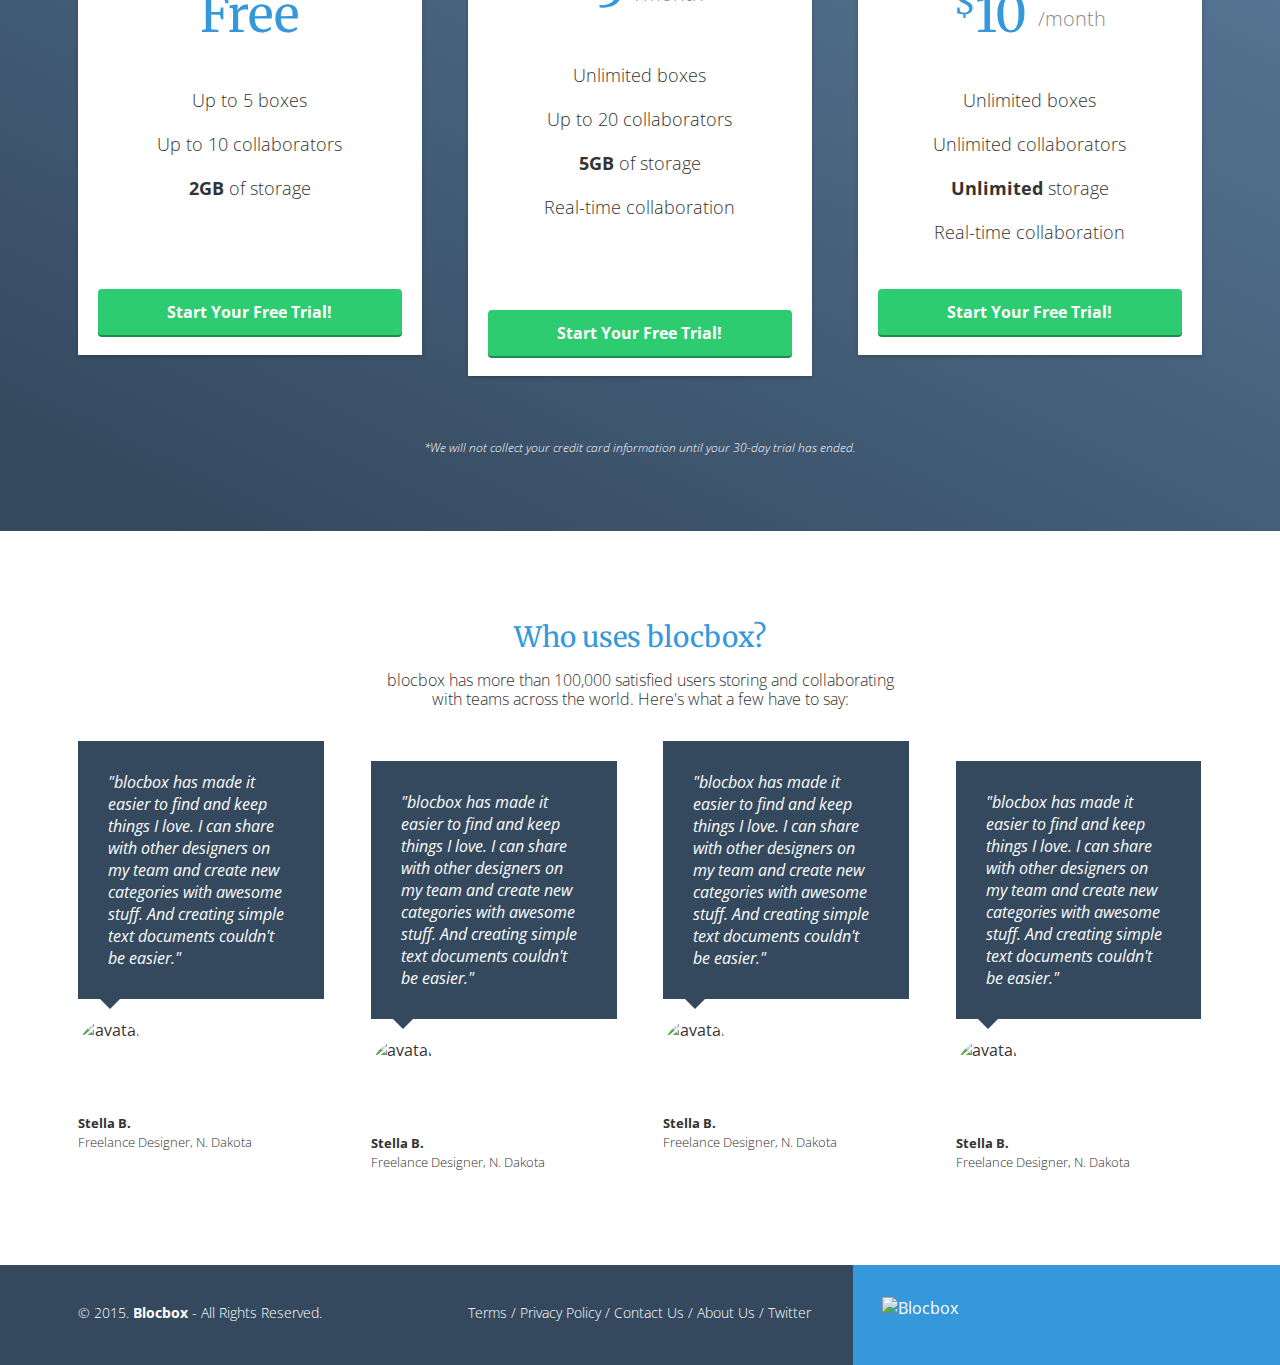
==== commit fcccfb26: "Assignment-31-completed" ====
--- a/index.html
+++ b/index.html
@@ -141,13 +141,6 @@
   </li>    
   </ul>
  </section>
- <section>
-    <div class="container">
-        <h1>Sign up for your free trial!</h1>
-        <p>Get started with a free 30-day trial and experience all the features of Blocbox professional.</p>
-        <a href="signup.html" class="btn">Start Your Free Trial!</a>
-    </div>
- </section>
  </main>
  
  <!-- Footer -->
--- a/css/style.css
+++ b/css/style.css
@@ -109,9 +109,13 @@
  header nav ul > li > a {
    color:#FFFFFF;
    text-decoration: none;
+ } 
+ header nav ul > li > a:hover {
+   text-decoration:underline;
  }
  header nav ul > li.btn-outline:hover > a {
    color:#34495E;
+   text-decoration:none;
  }
 
  header .hero {
@@ -134,6 +138,11 @@
    display: block;
    margin:3em auto 0;
  }
+ @media (max-width:768px) {
+   header .hero img {
+   width:96%;
+}
+   }
 
  /* BUTTONS */
  .btn {
@@ -265,9 +274,11 @@
  .testimonials ul li {
    list-style-type: none;
  }
- .testimonials li.offset {
-   position:relative;
-   top:20px;
+ @media (min-width:992px) {
+    .testimonials li.offset {
+      position:relative;
+      top:20px;
+   }
  }
  .testimonials blockquote {
    color:#FFFFFF;
@@ -307,3 +318,61 @@
    font-size:13px;
    margin-top: 30px;
  }
+/* FOOTER */
+ footer {
+   background-color: #34495E;
+   background-image: linear-gradient(to top,
+      #3498DB 0%, #3498DB 50%, #34495E 50%, #34495E 100%);
+   color: #FFFFFF;
+   position: relative;
+   overflow: hidden;
+   z-index: 0;
+ }
+ @media (min-width: 992px) {
+   footer {
+      height:150px;
+   }
+ }
+ footer p, footer nav ul {
+   font-size:14px;
+   font-weight:100;
+   text-align: center;
+   margin: 10px auto 0;
+ }
+ footer nav ul li {
+   list-style-type: none;
+   display: inline;
+ }
+ footer nav ul li a {
+   color:#FFFFFF;
+   text-decoration: none;
+ }
+ footer nav ul li a:hover {
+   text-decoration:underline;
+ }
+ footer .right-footer-block {
+   background-color: transparent;
+ }
+ footer .logo{
+   padding: 2.35em 0;
+   margin: 0 auto;
+   display: block;
+ }
+ @media (min-width: 992px){
+   footer{
+     background-color: #3498DB;
+     background-image: linear-gradient(to left,
+        #3498DB 0%, #3498DB 33.33337%, #34495E 33.33337%, #34495E 100%);
+     height: 100px;
+   }
+   footer p, footer nav ul{
+     padding: 2em 0;
+     text-align: left;
+   }
+   footer .right-footer-block {
+     background-color: #3498DB;
+   }
+   footer .logo{
+     padding: 2em 0 2em 1.5em;
+   }
+ }